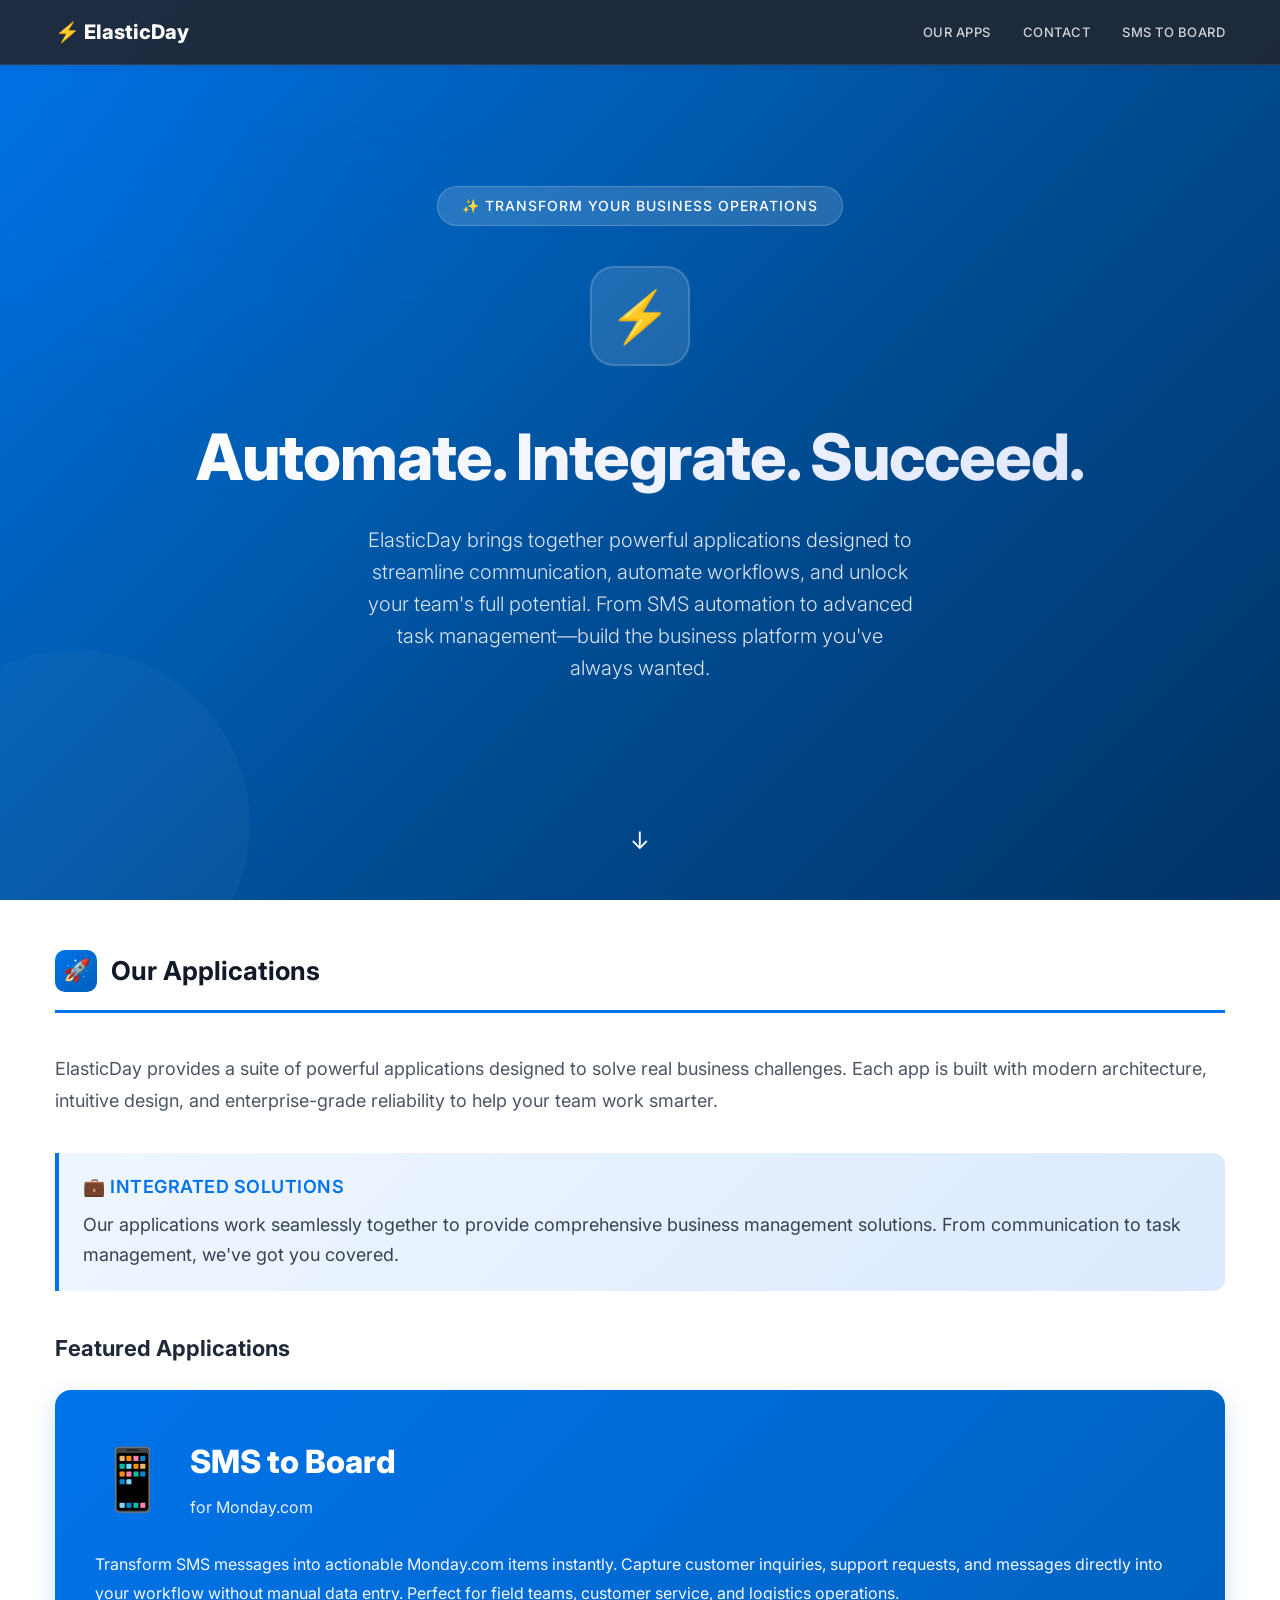
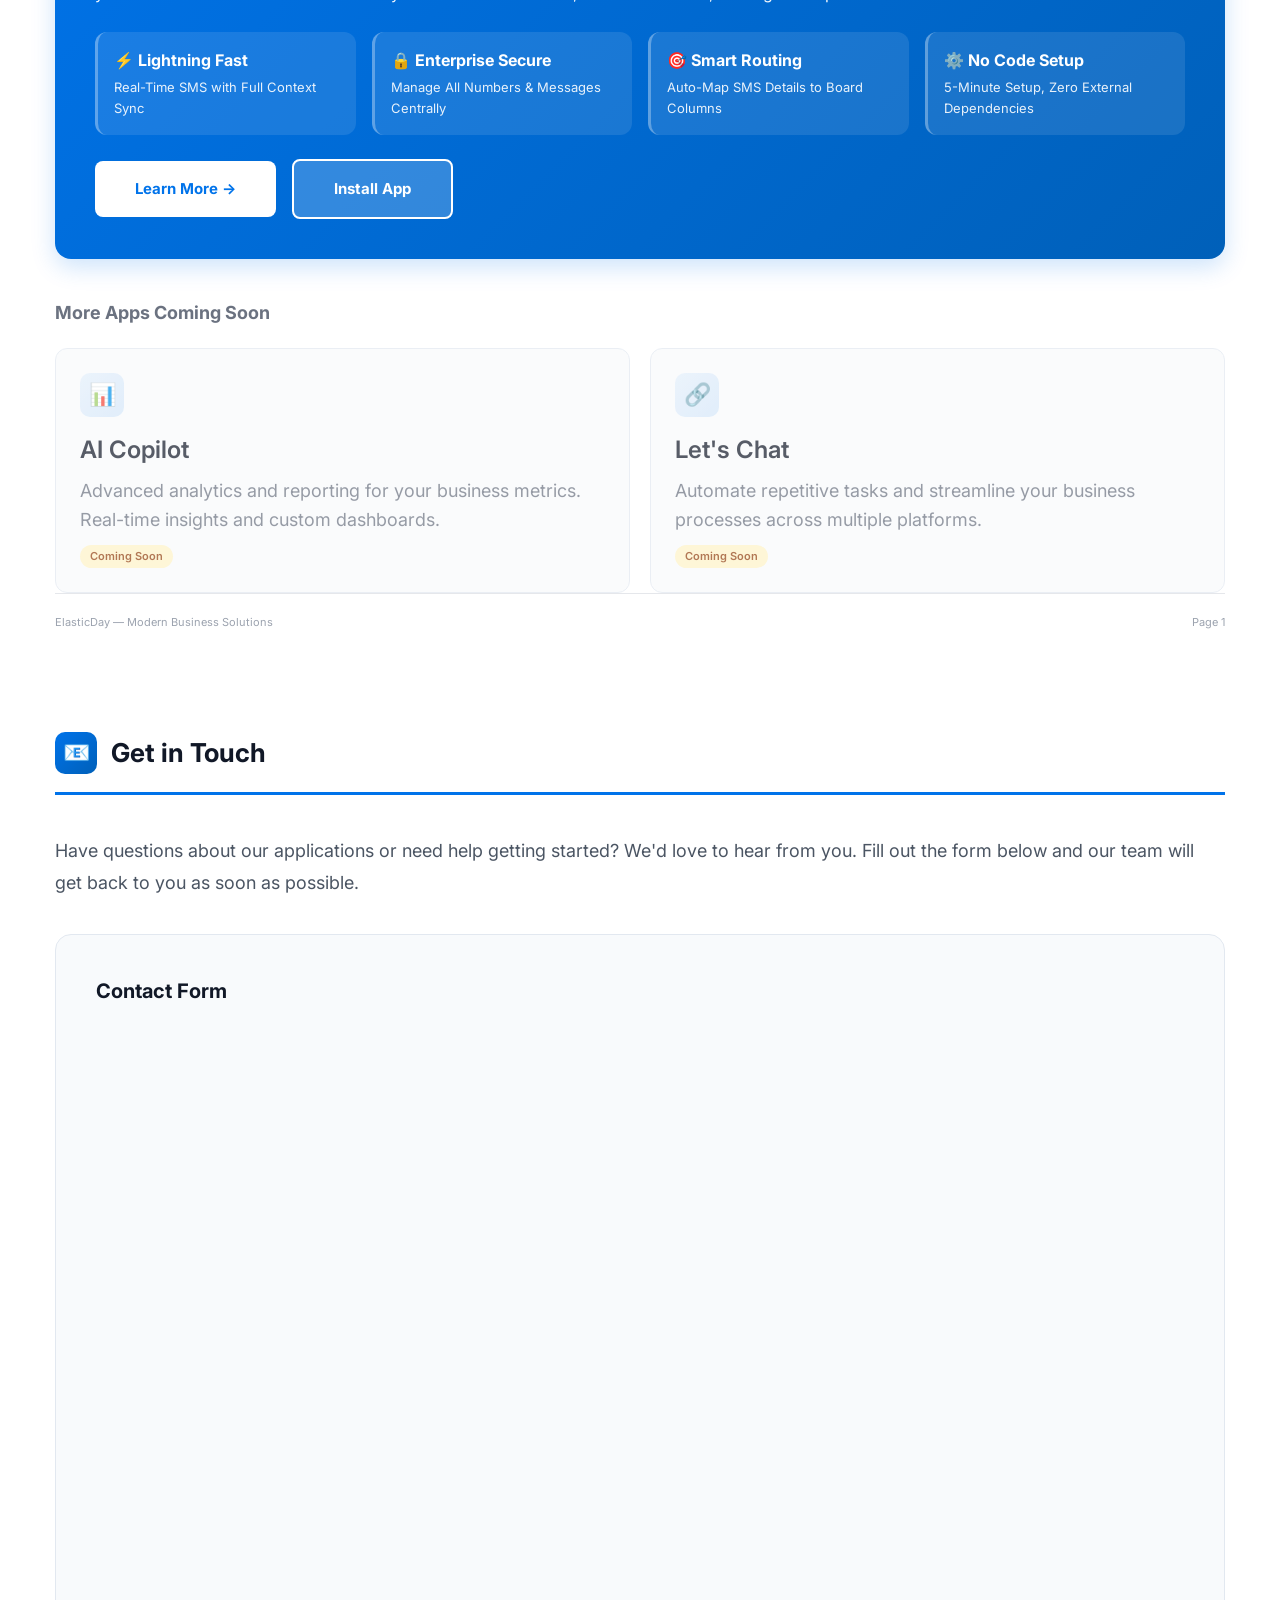
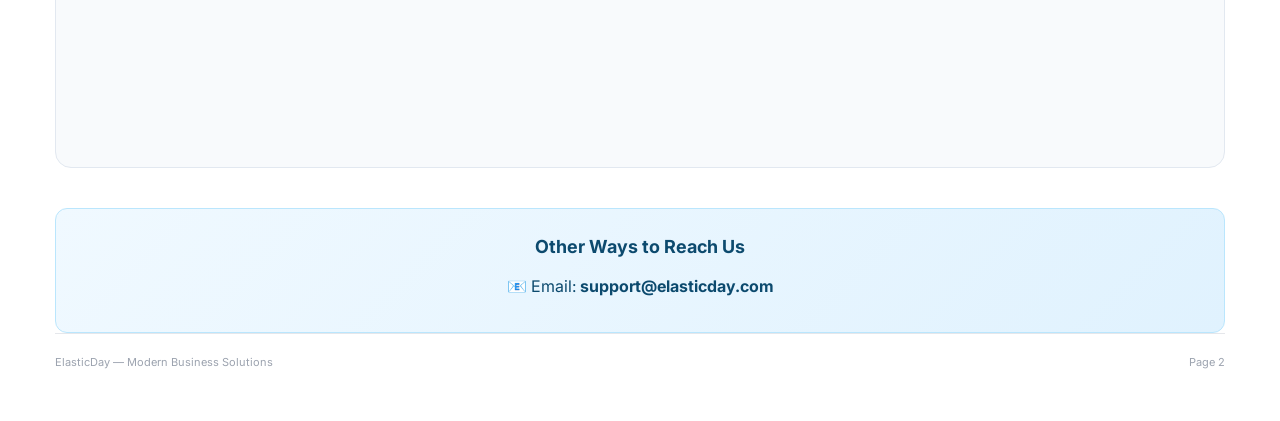
==== index.html @ 0e6a9a9a "fayez [ADD] first push" ====
<!DOCTYPE html>
<html lang="en">
<head>
    <meta charset="UTF-8">
    <meta name="viewport" content="width=device-width, initial-scale=1.0">
    <title>ElasticDay – Modern Business Solutions</title>
    <link rel="stylesheet" href="css/styles.css">
</head>
<body>

    <!-- ============================== -->
    <!-- HEADER NAVIGATION               -->
    <!-- ============================== -->
    <header class="header">
        <a href="#" class="logo">⚡ ElasticDay</a>
        <nav class="nav-links">
            <a href="#apps">Our Apps</a>
            <a href="#contact">Contact</a>
            <a href="./sms-to-board/index.html">SMS to Board</a>
        </nav>
    </header>

    <!-- ============================== -->
    <!-- COVER PAGE                      -->
    <!-- ============================== -->
    <div class="cover-page" style="position: relative;">
        <div class="cover-badge">✨ Transform Your Business Operations</div>
        <div class="cover-icon">⚡</div>
        <h1 class="cover-title">Automate. Integrate. Succeed.</h1>
        <p class="cover-subtitle">ElasticDay brings together powerful applications designed to streamline communication, automate workflows, and unlock your team's full potential. From SMS automation to advanced task management—build the business platform you've always wanted.</p>
        
        <!-- Scroll Indicator -->
        <div class="scroll-indicator" onclick="document.querySelector('.page').scrollIntoView({behavior: 'smooth'});">
            ↓
        </div>
    </div>

    <!-- ============================== -->
    <!-- PAGE 1: OUR APPS                -->
    <!-- ============================== -->
    <div class="page">
        <div class="page-header">
            <div class="page-header-icon">🚀</div>
            <h2>Our Applications</h2>
        </div>

        <p class="intro-text">
            ElasticDay provides a suite of powerful applications designed to solve real business challenges. Each app is built with modern architecture, intuitive design, and enterprise-grade reliability to help your team work smarter.
        </p>

        <div class="highlight-box">
            <h4>💼 Integrated Solutions</h4>
            <p>Our applications work seamlessly together to provide comprehensive business management solutions. From communication to task management, we've got you covered.</p>
        </div>

        <h3 style="font-size: 22px; font-weight: 700; margin: 40px 0 24px;">Featured Applications</h3>

        <!-- SMS to Board App Card -->
            <div style="background: linear-gradient(135deg, #0073ea 0%, #0060b9 100%); border-radius: 16px; padding: 40px; margin-bottom: 30px; color: white; box-shadow: 0 8px 24px rgba(0, 115, 234, 0.2); transition: transform 0.3s, box-shadow 0.3s;">
                <div style="display: flex; align-items: center; gap: 20px; margin-bottom: 24px;">
                    <div style="font-size: 60px;">📱</div>
                    <div>
                        <h2 style="font-size: 32px; font-weight: 800; color: white; margin-bottom: 8px;">SMS to Board</h2>
                        <p style="font-size: 16px; color: rgba(255,255,255,0.9); margin: 0;">for Monday.com</p>
                    </div>
                </div>
                <p style="font-size: 16px; line-height: 1.8; color: rgba(255,255,255,0.95); margin-bottom: 24px;">
                    Transform SMS messages into actionable Monday.com items instantly. Capture customer inquiries, support requests, and messages directly into your workflow without manual data entry. Perfect for field teams, customer service, and logistics operations.
                </p>
                <div style="display: grid; grid-template-columns: 1fr 1fr 1fr 1fr; gap: 16px; margin-bottom: 24px;">
                    <div style="background: rgba(255,255,255,0.1); padding: 16px; border-radius: 12px; border-left: 3px solid rgba(255,255,255,0.3);">
                        <div style="font-weight: 700; margin-bottom: 4px;">⚡ Lightning Fast</div>
                        <div style="font-size: 13px; opacity: 0.9;">Real-Time SMS with Full Context Sync</div>
                    </div>
                    <div style="background: rgba(255,255,255,0.1); padding: 16px; border-radius: 12px; border-left: 3px solid rgba(255,255,255,0.3);">
                        <div style="font-weight: 700; margin-bottom: 4px;">🔒 Enterprise Secure</div>
                        <div style="font-size: 13px; opacity: 0.9;">Manage All Numbers & Messages Centrally</div>
                    </div>
                    <div style="background: rgba(255,255,255,0.1); padding: 16px; border-radius: 12px; border-left: 3px solid rgba(255,255,255,0.3);">
                        <div style="font-weight: 700; margin-bottom: 4px;">🎯 Smart Routing</div>
                        <div style="font-size: 13px; opacity: 0.9;">Auto-Map SMS Details to Board Columns</div>
                    </div>
                    <div style="background: rgba(255,255,255,0.1); padding: 16px; border-radius: 12px; border-left: 3px solid rgba(255,255,255,0.3);">
                        <div style="font-weight: 700; margin-bottom: 4px;">⚙️ No Code Setup</div>
                        <div style="font-size: 13px; opacity: 0.9;">5-Minute Setup, Zero External Dependencies</div>
                    </div>
                </div>
                <a href="./sms-to-board/index.html" style="display: inline-block; background: white; color: #0073ea; padding: 16px 40px; border-radius: 8px; font-weight: 700; font-size: 15px; text-decoration: none; transition: transform 0.2s, box-shadow 0.2s; cursor: pointer; margin-right: 12px;">Learn More →</a>
                <a href="https://auth.monday.com/oauth2/authorize?client_id=f4a7f98a116df2e235b9e208f9df3a07&response_type=install" target="_blank" style="display: inline-block; background: rgba(255,255,255,0.2); color: white; padding: 16px 40px; border-radius: 8px; font-weight: 700; font-size: 15px; text-decoration: none; transition: background 0.2s; cursor: pointer; border: 2px solid white;">Install App</a>
            </div>

        <!-- Coming Soon Apps -->
        <h3 style="font-size: 18px; font-weight: 700; margin: 40px 0 20px; color: #6b7280;">More Apps Coming Soon</h3>
        <div class="features-grid">
            <div class="feature-card" style="opacity: 0.7;">
                <div class="feature-card-icon">📊</div>
                <h3>AI Copilot</h3>
                <p>Advanced analytics and reporting for your business metrics. Real-time insights and custom dashboards.</p>
                <span class="badge" style="background: #fef3c7; color: #92400e;">Coming Soon</span>
            </div>
            <div class="feature-card" style="opacity: 0.7;">
                <div class="feature-card-icon">🔗</div>
                <h3>Let's Chat</h3>
                <p>Automate repetitive tasks and streamline your business processes across multiple platforms.</p>
                <span class="badge" style="background: #fef3c7; color: #92400e;">Coming Soon</span>
            </div>
        </div>

        <div class="page-footer">
            <span>ElasticDay — Modern Business Solutions</span>
            <span>Page 1</span>
        </div>
    </div>

    <!-- ============================== -->
    <!-- PAGE 2: CONTACT US               -->
    <!-- ============================== -->
    <div class="page">
        <div class="page-header">
            <div class="page-header-icon">📧</div>
            <h2>Get in Touch</h2>
        </div>

        <p class="intro-text">
            Have questions about our applications or need help getting started? We'd love to hear from you. Fill out the form below and our team will get back to you as soon as possible.
        </p>

        <div style="background: #f8fafc; border: 1px solid #e2e8f0; border-radius: 16px; padding: 40px; margin: 30px 0;">
            <h3 style="font-size: 20px; font-weight: 700; color: #111827; margin-bottom: 20px;">Contact Form</h3>
            
            <!-- Microsoft Form Embed -->
            <iframe src="https://wkf.ms/3OIvjBm" width="100%" height="700" frameborder="0" marginheight="0" marginwidth="0" style="border-radius: 8px; display: block;">Loading…</iframe>
        </div>

        <div style="text-align: center; margin-top: 40px; padding: 24px; background: linear-gradient(135deg, #f0f9ff, #e0f2fe); border-radius: 12px; border: 1px solid #bae6fd;">
            <h3 style="font-size: 18px; font-weight: 700; color: #0c4a6e; margin-bottom: 12px;">Other Ways to Reach Us</h3>
            <p style="color: #0c4a6e; margin: 8px 0;">
                📧 Email: <strong>support@elasticday.com</strong>
            </p>
        </div>

        <div class="page-footer">
            <span>ElasticDay — Modern Business Solutions</span>
            <span>Page 2</span>
        </div>
    </div>

</body>
</html>
---- css/styles.css ----
@import url('https://fonts.googleapis.com/css2?family=Inter:wght@300;400;500;600;700;800&display=swap');

* {
    margin: 0;
    padding: 0;
    box-sizing: border-box;
}

body {
    font-family: 'Inter', -apple-system, BlinkMacSystemFont, sans-serif;
    color: #1f2937;
    line-height: 1.6;
    background: white;
}

@page {
    size: A4;
    margin: 0;
}

/* ===== COVER PAGE ===== */
.cover-page {
    min-height: 100vh;
    background: linear-gradient(135deg, #0073ea 0%, #0060b9 30%, #004a8f 60%, #003366 100%);
    display: flex;
    flex-direction: column;
    justify-content: center;
    align-items: center;
    text-align: center;
    padding: 60px 40px;
    position: relative;
    overflow: hidden;
    page-break-after: always;
}

.cover-page::before {
    content: '';
    position: absolute;
    top: -150px;
    right: -150px;
    width: 500px;
    height: 500px;
    background: rgba(255, 255, 255, 0.04);
    border-radius: 50%;
}

.cover-page::after {
    content: '';
    position: absolute;
    bottom: -100px;
    left: -100px;
    width: 350px;
    height: 350px;
    background: rgba(255, 255, 255, 0.03);
    border-radius: 50%;
}

.cover-badge {
    display: inline-block;
    background: rgba(255, 255, 255, 0.15);
    color: white;
    padding: 8px 24px;
    border-radius: 30px;
    font-size: 14px;
    font-weight: 500;
    letter-spacing: 1px;
    text-transform: uppercase;
    margin-bottom: 40px;
    backdrop-filter: blur(10px);
    border: 1px solid rgba(255, 255, 255, 0.2);
}

.cover-icon {
    width: 100px;
    height: 100px;
    background: rgba(255, 255, 255, 0.12);
    border-radius: 24px;
    display: flex;
    align-items: center;
    justify-content: center;
    margin: 0 auto 40px;
    font-size: 50px;
    border: 2px solid rgba(255, 255, 255, 0.15);
}

.cover-title {
    font-size: 44px;
    font-weight: 800;
    color: white;
    margin-bottom: 16px;
    letter-spacing: -1px;
}

.cover-subtitle {
    font-size: 20px;
    color: rgba(255, 255, 255, 0.85);
    max-width: 550px;
    margin: 0 auto 50px;
    font-weight: 300;
}

.cover-app-name {
    font-size: 15px;
    color: rgba(255, 255, 255, 0.6);
    font-weight: 500;
    letter-spacing: 2px;
    text-transform: uppercase;
}

.cover-version {
    position: absolute;
    bottom: 40px;
    right: 40px;
    color: rgba(255, 255, 255, 0.4);
    font-size: 12px;
}

/* ===== CONTENT PAGES ===== */
.page {
    padding: 50px 55px;
    min-height: 100vh;
    page-break-after: always;
}

.page:last-child {
    page-break-after: avoid;
}

.page-header {
    display: flex;
    align-items: center;
    gap: 14px;
    margin-bottom: 40px;
    padding-bottom: 18px;
    border-bottom: 3px solid #0073ea;
}

.page-header-icon {
    width: 42px;
    height: 42px;
    background: linear-gradient(135deg, #0073ea, #0060b9);
    border-radius: 10px;
    display: flex;
    align-items: center;
    justify-content: center;
    font-size: 22px;
    color: white;
}

.page-header h2 {
    font-size: 26px;
    font-weight: 700;
    color: #111827;
}

/* ===== INTRO SECTION ===== */
.intro-text {
    font-size: 18px;
    color: #4b5563;
    margin-bottom: 35px;
    line-height: 1.8;
}

.highlight-box {
    background: linear-gradient(135deg, #eff6ff, #dbeafe);
    border-left: 4px solid #0073ea;
    padding: 20px 24px;
    border-radius: 0 12px 12px 0;
    margin: 24px 0;
}

.highlight-box h4 {
    color: #0073ea;
    font-size: 18px;
    font-weight: 600;
    margin-bottom: 8px;
    text-transform: uppercase;
    letter-spacing: 0.5px;
}

.highlight-box p {
    color: #374151;
    font-size: 18px;
    line-height: 1.7;
}

/* ===== FEATURE CARDS ===== */
.features-grid {
    display: grid;
    grid-template-columns: 1fr 1fr;
    gap: 20px;
    margin-top: 20px;
}

.feature-card {
    background: #f8fafc;
    border: 1px solid #e2e8f0;
    border-radius: 12px;
    padding: 24px;
    transition: all 0.2s;
}

.feature-card:hover {
    border-color: #0073ea;
    box-shadow: 0 4px 12px rgba(0, 115, 234, 0.1);
}

.feature-card-icon {
    width: 44px;
    height: 44px;
    background: linear-gradient(135deg, #0073ea15, #0073ea25);
    border-radius: 10px;
    display: flex;
    align-items: center;
    justify-content: center;
    font-size: 22px;
    margin-bottom: 14px;
}

.feature-card h3 {
    font-size: 24px;
    font-weight: 600;
    color: #111827;
    margin-bottom: 8px;
}

.feature-card p {
    font-size: 18px;
    color: #6b7280;
    line-height: 1.6;
}

.feature-card .badge {
    display: inline-block;
    background: #dcfce7;
    color: #166534;
    font-size: 11px;
    font-weight: 600;
    padding: 3px 10px;
    border-radius: 20px;
    margin-top: 10px;
}

.feature-card .badge-new {
    background: #0073ea;
    color: white;
}

/* ===== FEATURE DETAIL SECTIONS ===== */
.feature-section {
    margin-bottom: 35px;
}

.feature-section h3 {
    font-size: 18px;
    font-weight: 700;
    color: #111827;
    margin-bottom: 12px;
    display: flex;
    align-items: center;
    gap: 10px;
}

.feature-section h3 .emoji {
    font-size: 20px;
}

.feature-section p {
    font-size: 14px;
    color: #4b5563;
    line-height: 1.7;
    margin-bottom: 12px;
}

.feature-list {
    list-style: none;
    padding: 0;
}

.feature-list li {
    font-size: 13.5px;
    color: #374151;
    padding: 8px 0 8px 28px;
    position: relative;
    line-height: 1.5;
}

.feature-list li::before {
    content: '✓';
    position: absolute;
    left: 0;
    color: #0073ea;
    font-weight: 700;
    font-size: 14px;
}

/* ===== COMPARISON TABLE ===== */
.comparison-table {
    width: 100%;
    border-collapse: separate;
    border-spacing: 0;
    border-radius: 12px;
    overflow: hidden;
    border: 1px solid #e2e8f0;
    margin: 20px 0;
    font-size: 13px;
}

.comparison-table thead th {
    background: linear-gradient(135deg, #0073ea, #0060b9);
    color: white;
    font-weight: 600;
    padding: 14px 18px;
    text-align: left;
    font-size: 13px;
}

.comparison-table tbody td {
    padding: 12px 18px;
    border-bottom: 1px solid #f1f5f9;
    color: #374151;
}

.comparison-table tbody tr:last-child td {
    border-bottom: none;
}

.comparison-table tbody tr:nth-child(even) {
    background: #f8fafc;
}

.check-icon {
    color: #22c55e;
    font-weight: 700;
    font-size: 16px;
}

.cross-icon {
    color: #ef4444;
    font-weight: 700;
    font-size: 16px;
}

.dash-icon {
    color: #9ca3af;
}

/* ===== TESTIMONIAL SECTION ===== */
.testimonial-grid {
    display: grid;
    grid-template-columns: 1fr 1fr;
    gap: 20px;
    margin: 20px 0;
}

.testimonial-card {
    background: #f8fafc;
    border: 1px solid #e2e8f0;
    border-radius: 12px;
    padding: 24px;
}

.testimonial-card .stars {
    color: #f59e0b;
    margin-bottom: 12px;
    font-size: 14px;
}

.testimonial-card p {
    font-size: 13.5px;
    color: #4b5563;
    line-height: 1.7;
    margin-bottom: 14px;
    font-style: italic;
}

.testimonial-author {
    display: flex;
    align-items: center;
    gap: 12px;
}

.testimonial-avatar {
    width: 36px;
    height: 36px;
    background: linear-gradient(135deg, #0073ea, #0060b9);
    border-radius: 50%;
    display: flex;
    align-items: center;
    justify-content: center;
    color: white;
    font-weight: 700;
    font-size: 14px;
}

.testimonial-name {
    font-size: 13px;
    font-weight: 600;
    color: #111827;
}

.testimonial-title {
    font-size: 12px;
    color: #6b7280;
}

/* ===== BENEFITS GRID ===== */
.benefits-grid {
    display: grid;
    grid-template-columns: 1fr 1fr 1fr;
    gap: 16px;
    margin: 20px 0;
}

.benefit-item {
    text-align: center;
    padding: 24px 16px;
    background: #f8fafc;
    border-radius: 12px;
    border: 1px solid #e2e8f0;
}

.benefit-item .number {
    font-size: 28px;
    font-weight: 800;
    color: #0073ea;
    margin-bottom: 4px;
}

.benefit-item .label {
    font-size: 12px;
    color: #6b7280;
    font-weight: 500;
}

/* ===== CTA SECTION ===== */
.cta-section {
    background: linear-gradient(135deg, #0073ea, #0060b9);
    border-radius: 16px;
    padding: 40px;
    text-align: center;
    margin: 30px 0;
    color: white;
}

.cta-section h3 {
    font-size: 24px;
    font-weight: 700;
    margin-bottom: 12px;
}

.cta-section p {
    font-size: 14px;
    opacity: 0.9;
    margin-bottom: 24px;
    max-width: 450px;
    margin-left: auto;
    margin-right: auto;
}

.cta-button {
    display: inline-block;
    background: white;
    color: #0073ea;
    padding: 14px 36px;
    border-radius: 8px;
    font-weight: 700;
    font-size: 15px;
    text-decoration: none;
    transition: transform 0.2s, box-shadow 0.2s;
}

.cta-button:hover {
    transform: translateY(-2px);
    box-shadow: 0 8px 16px rgba(0, 115, 234, 0.3);
}

/* ===== FEATURE CARD FULL ===== */
.feature-card-full {
    background: #f8fafc;
    border: 1px solid #e2e8f0;
    border-radius: 12px;
    padding: 24px;
    margin-bottom: 20px;
}

.feature-card-full h3 {
    font-size: 16px;
    font-weight: 600;
    color: #111827;
    margin-bottom: 8px;
    display: flex;
    align-items: center;
    gap: 10px;
}

.feature-card-full p {
    font-size: 13px;
    color: #6b7280;
    line-height: 1.6;
}

/* ===== SUCCESS BOX ===== */
.success-box {
    background: linear-gradient(135deg, #dcfce7, #bbf7d0);
    border: 1px solid #22c55e;
    border-radius: 12px;
    padding: 20px 24px;
    margin: 24px 0;
    display: flex;
    gap: 14px;
    align-items: flex-start;
}

.success-box .icon {
    font-size: 24px;
    flex-shrink: 0;
}

.success-box h4 {
    font-size: 14px;
    font-weight: 600;
    color: #166534;
    margin-bottom: 4px;
}

.success-box p {
    font-size: 13px;
    color: #14532d;
    line-height: 1.6;
}

/* ===== FOOTER ===== */
.page-footer {
    margin-top: auto;
    padding-top: 20px;
    border-top: 1px solid #e5e7eb;
    display: flex;
    justify-content: space-between;
    align-items: center;
    font-size: 11px;
    color: #9ca3af;
}

.divider {
    height: 1px;
    background: linear-gradient(to right, transparent, #e2e8f0, transparent);
    margin: 30px 0;
}

.stats-row {
    display: grid;
    grid-template-columns: 1fr 1fr 1fr 1fr;
    gap: 16px;
    margin: 24px 0;
}

.stat-item {
    background: #f8fafc;
    border: 1px solid #e2e8f0;
    border-radius: 12px;
    padding: 16px;
    text-align: center;
}

.stat-number {
    font-size: 24px;
    font-weight: 800;
    color: #0073ea;
    margin-bottom: 4px;
}

.stat-label {
    font-size: 12px;
    color: #6b7280;
    font-weight: 500;
}

/* ===== BREADCRUMB NAVIGATION ===== */
.breadcrumb {
    padding: 20px 55px;
    border-bottom: 1px solid #e5e7eb;
    background: #f9fafb;
}

.breadcrumb a {
    color: #0073ea;
    text-decoration: none;
    font-size: 13px;
}

.breadcrumb a:hover {
    text-decoration: underline;
}

/* ===== COVER PAGE ENHANCEMENTS ===== */
@keyframes bounce {
    0%, 100% { transform: translateY(0); }
    50% { transform: translateY(-10px); }
}

@keyframes fadeInDown {
    from {
        opacity: 0;
        transform: translateY(-20px);
    }
    to {
        opacity: 1;
        transform: translateY(0);
    }
}

.cover-page {
    animation: fadeInDown 0.8s ease-out;
    padding-top: 80px;
}

.cover-page::before {
    content: '';
    position: absolute;
    top: 0;
    left: 0;
    right: 0;
    bottom: 0;
    background: radial-gradient(ellipse at 20% 50%, rgba(0, 115, 234, 0.15) 0%, transparent 50%),
                radial-gradient(ellipse at 80% 80%, rgba(0, 96, 185, 0.15) 0%, transparent 50%);
    pointer-events: none;
    z-index: 0;
}

.cover-page > * {
    position: relative;
    z-index: 1;
}

.cover-title {
    background: linear-gradient(135deg, #ffffff 0%, #e0e7ff 100%);
    -webkit-background-clip: text;
    -webkit-text-fill-color: transparent;
    background-clip: text;
    font-size: 64px;
}

.scroll-indicator {
    position: absolute !important;
    bottom: 40px;
    left: 50%;
    transform: translateX(-50%);
    animation: bounce 2s infinite;
    font-size: 24px;
    cursor: pointer;
    transition: opacity 0.3s;
    color: white;
    z-index: 10 !important;
}

.scroll-indicator:hover {
    opacity: 0.7;
}

.trust-badges {
    display: flex;
    justify-content: center;
    gap: 32px;
    margin: 30px 0 0 0;
    flex-wrap: wrap;
}

.trust-badge {
    text-align: center;
    display: flex;
    flex-direction: column;
    align-items: center;
    gap: 8px;
}

.trust-badge-number {
    font-size: 24px;
    font-weight: 800;
    color: white;
}

.trust-badge-label {
    font-size: 12px;
    color: rgba(255, 255, 255, 0.8);
    font-weight: 500;
}

.hero-cta {
    display: inline-block;
    background: white;
    color: #0073ea;
    padding: 16px 48px;
    border-radius: 10px;
    font-weight: 700;
    font-size: 16px;
    text-decoration: none;
    margin-top: 32px;
    transition: all 0.3s;
    box-shadow: 0 8px 24px rgba(255, 255, 255, 0.2);
}

.hero-cta:hover {
    transform: translateY(-2px);
    box-shadow: 0 12px 32px rgba(255, 255, 255, 0.3);
}

.secondary-cta {
    display: inline-block;
    border: 2px solid white;
    color: white;
    padding: 14px 44px;
    border-radius: 10px;
    font-weight: 700;
    font-size: 15px;
    text-decoration: none;
    margin-left: 16px;
    transition: all 0.3s;
}

.secondary-cta:hover {
    background: rgba(255, 255, 255, 0.1);
    transform: translateY(-2px);
}

/* ===== HEADER NAVIGATION ===== */
.header {
    position: fixed;
    top: 0;
    left: 0;
    right: 0;
    background: rgba(31, 41, 55, 0.95);
    backdrop-filter: blur(10px);
    border-bottom: 1px solid rgba(226, 232, 240, 0.1);
    display: flex;
    justify-content: space-between;
    align-items: center;
    padding: 16px 55px;
    z-index: 100;
    box-shadow: 0 2px 8px rgba(0, 0, 0, 0.1);
}

.logo {
    font-size: 20px;
    font-weight: 800;
    color: white;
    text-decoration: none;
    display: flex;
    align-items: center;
    gap: 8px;
    transition: opacity 0.3s;
}

.logo:hover {
    opacity: 0.8;
}

.nav-links {
    display: flex;
    gap: 32px;
    align-items: center;
}

.nav-links a {
    color: rgba(255, 255, 255, 0.8);
    text-decoration: none;
    font-size: 13px;
    font-weight: 500;
    transition: color 0.3s;
    text-transform: uppercase;
    letter-spacing: 0.5px;
}

.nav-links a:hover {
    color: #0073ea;
}

.cta-nav {
    background: linear-gradient(135deg, #0073ea, #0060b9);
    color: white !important;
    padding: 8px 20px;
    border-radius: 6px;
    font-size: 13px;
    font-weight: 600;
}

.cta-nav:hover {
    color: white !important;
    opacity: 0.9;
}
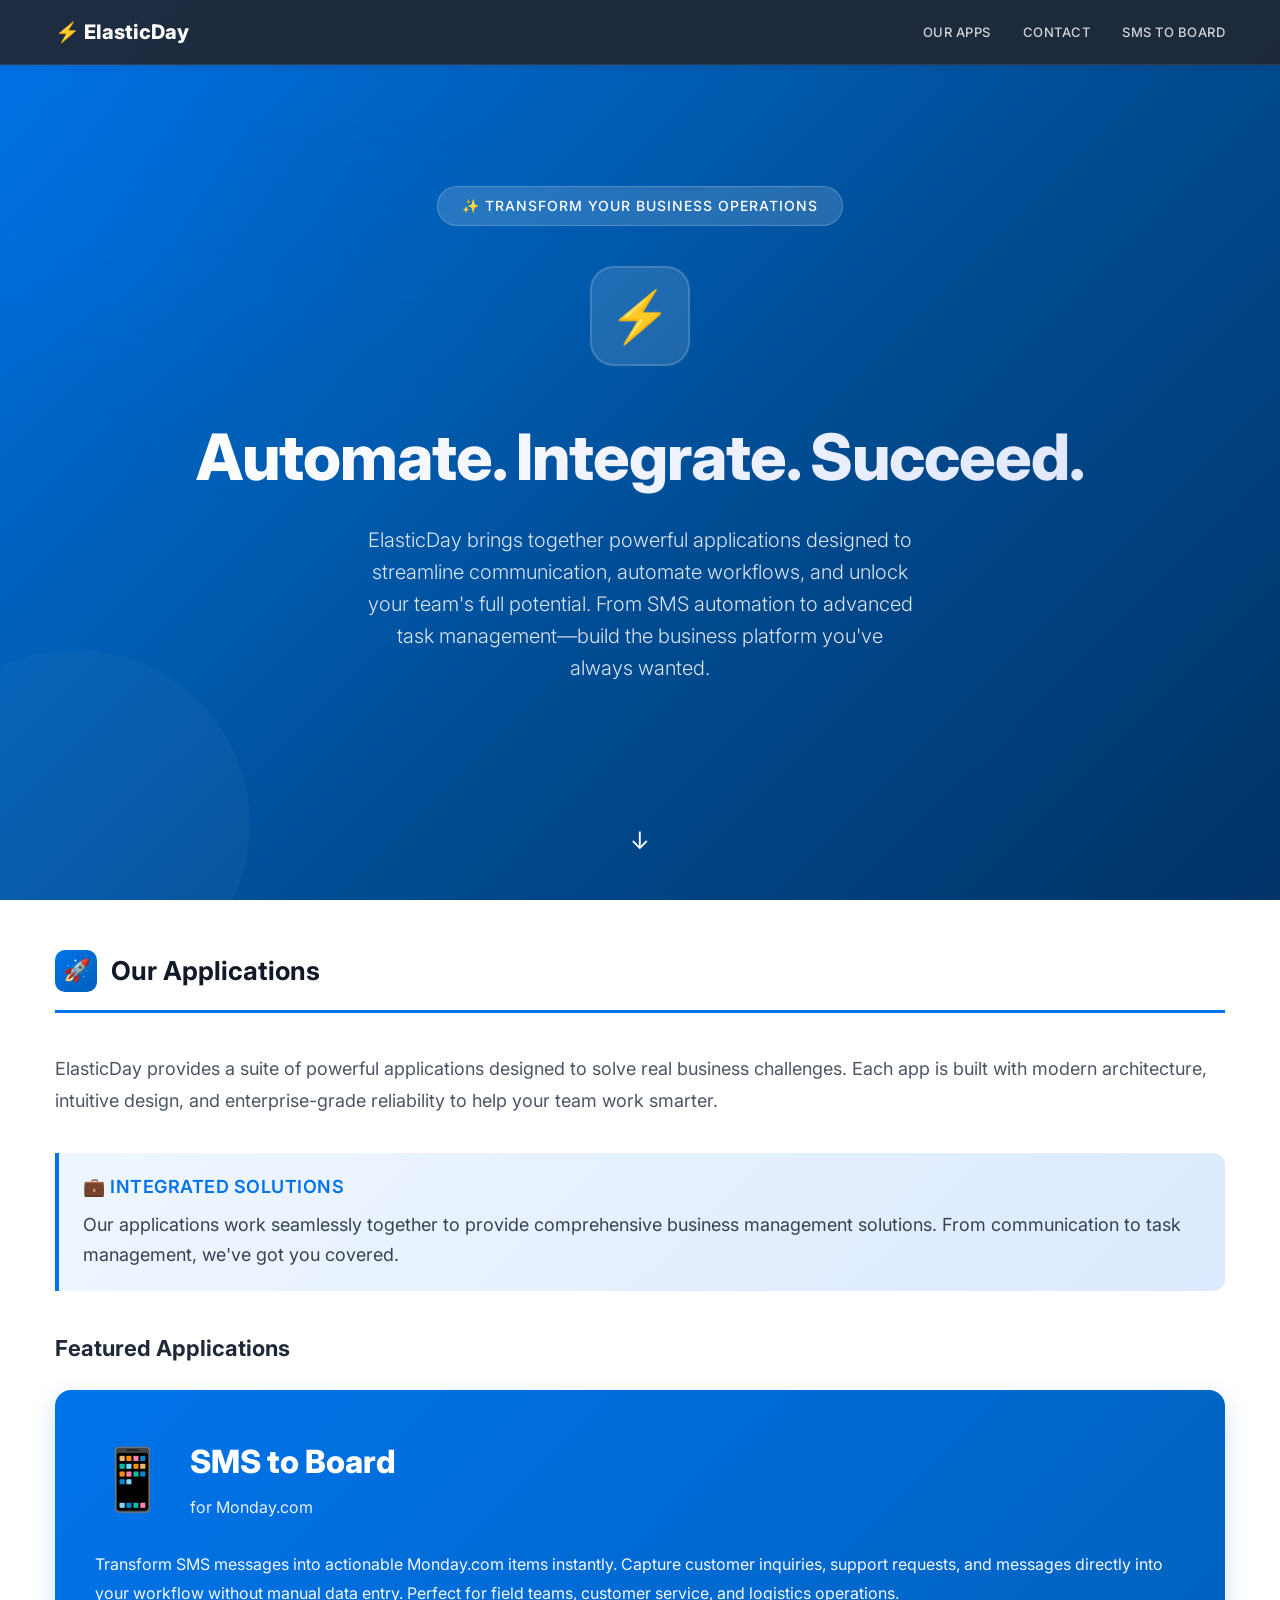
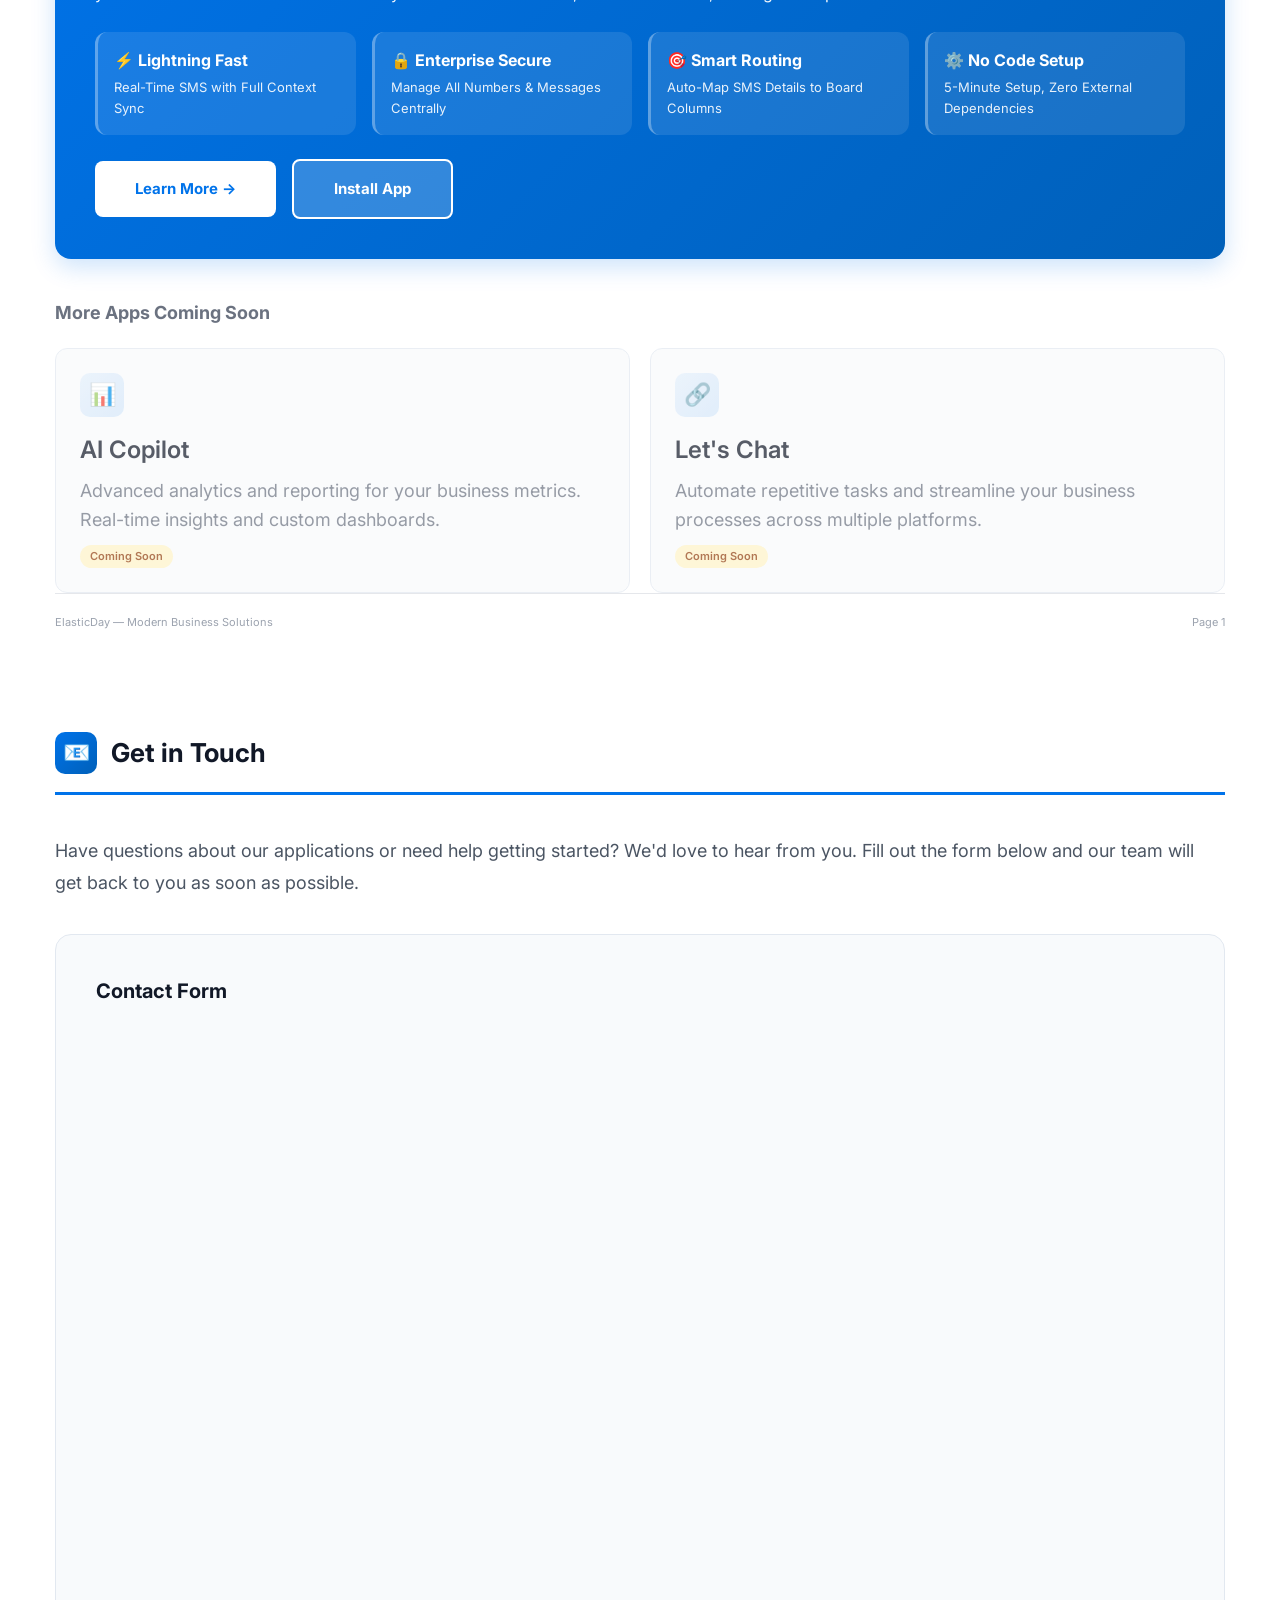
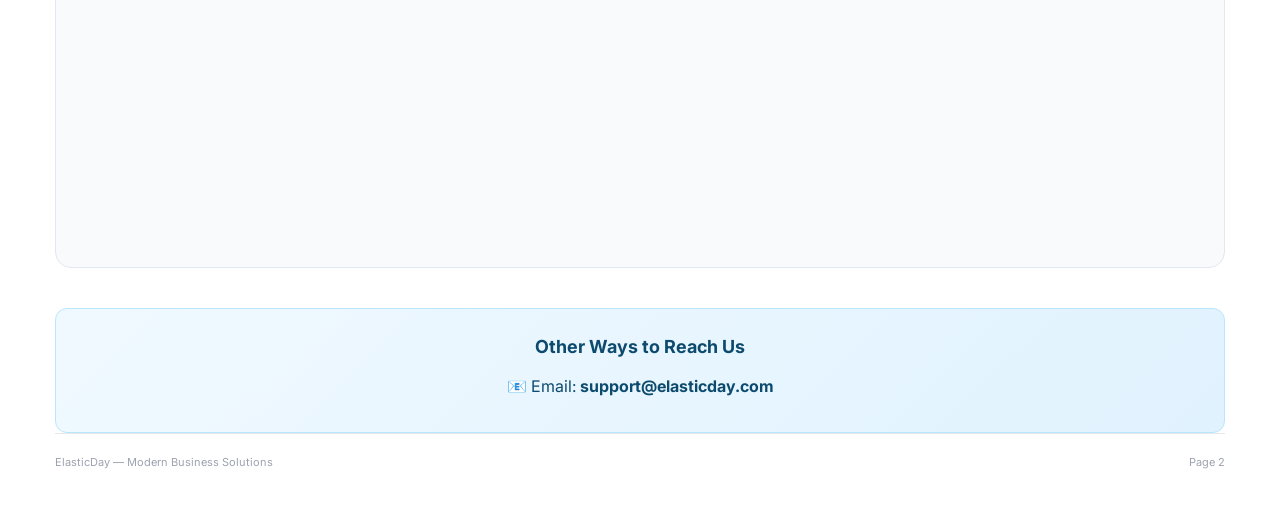
==== commit 2d441090: "fayez [ADD] add contact us form" ====
--- a/index.html
+++ b/index.html
@@ -129,7 +129,7 @@
             <h3 style="font-size: 20px; font-weight: 700; color: #111827; margin-bottom: 20px;">Contact Form</h3>
             
             <!-- Microsoft Form Embed -->
-            <iframe src="https://wkf.ms/3OIvjBm" width="100%" height="700" frameborder="0" marginheight="0" marginwidth="0" style="border-radius: 8px; display: block;">Loading…</iframe>
+            <iframe src="https://forms.monday.com/forms/embed/9008355c462ac2f3af73c4939b20ecb7?r=use1" width="100%" height="800" frameborder="0" marginheight="0" marginwidth="0" style="border-radius: 8px; display: block;">Loading…</iframe>
         </div>
 
         <div style="text-align: center; margin-top: 40px; padding: 24px; background: linear-gradient(135deg, #f0f9ff, #e0f2fe); border-radius: 12px; border: 1px solid #bae6fd;">
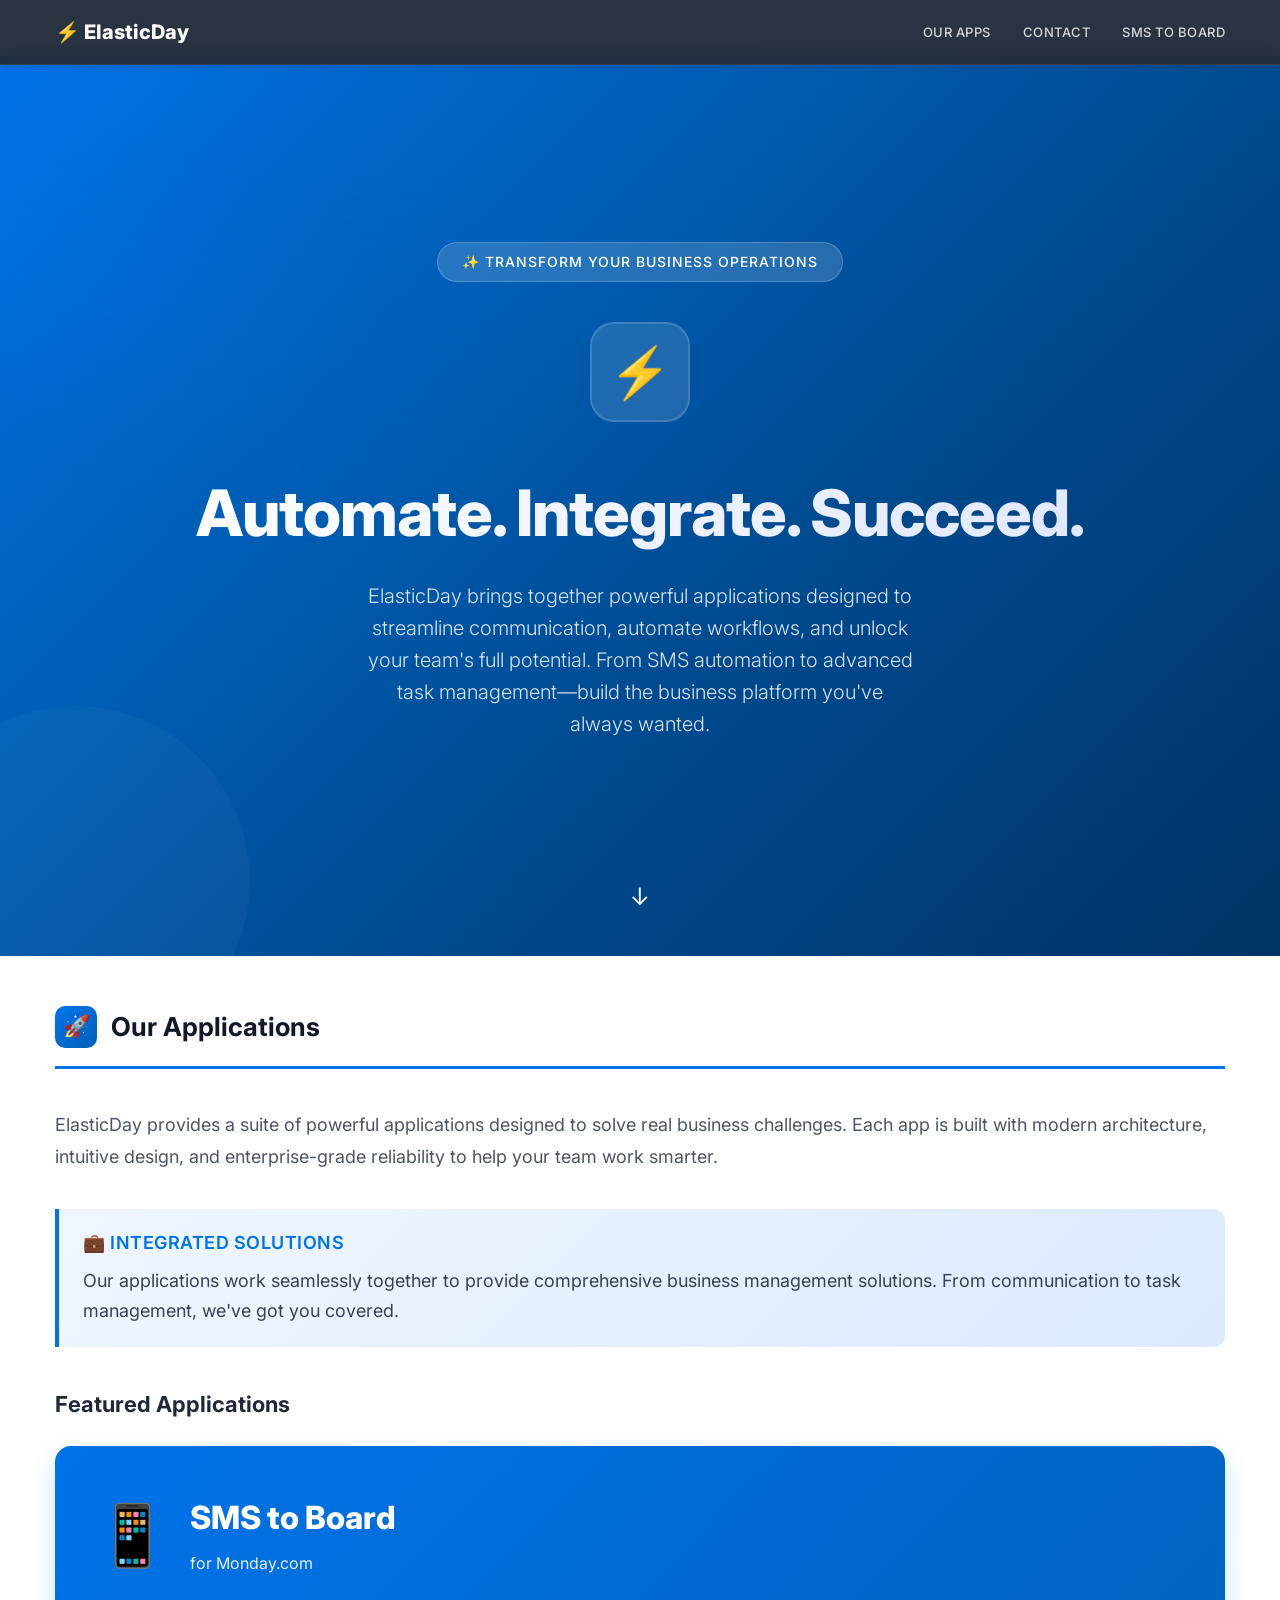
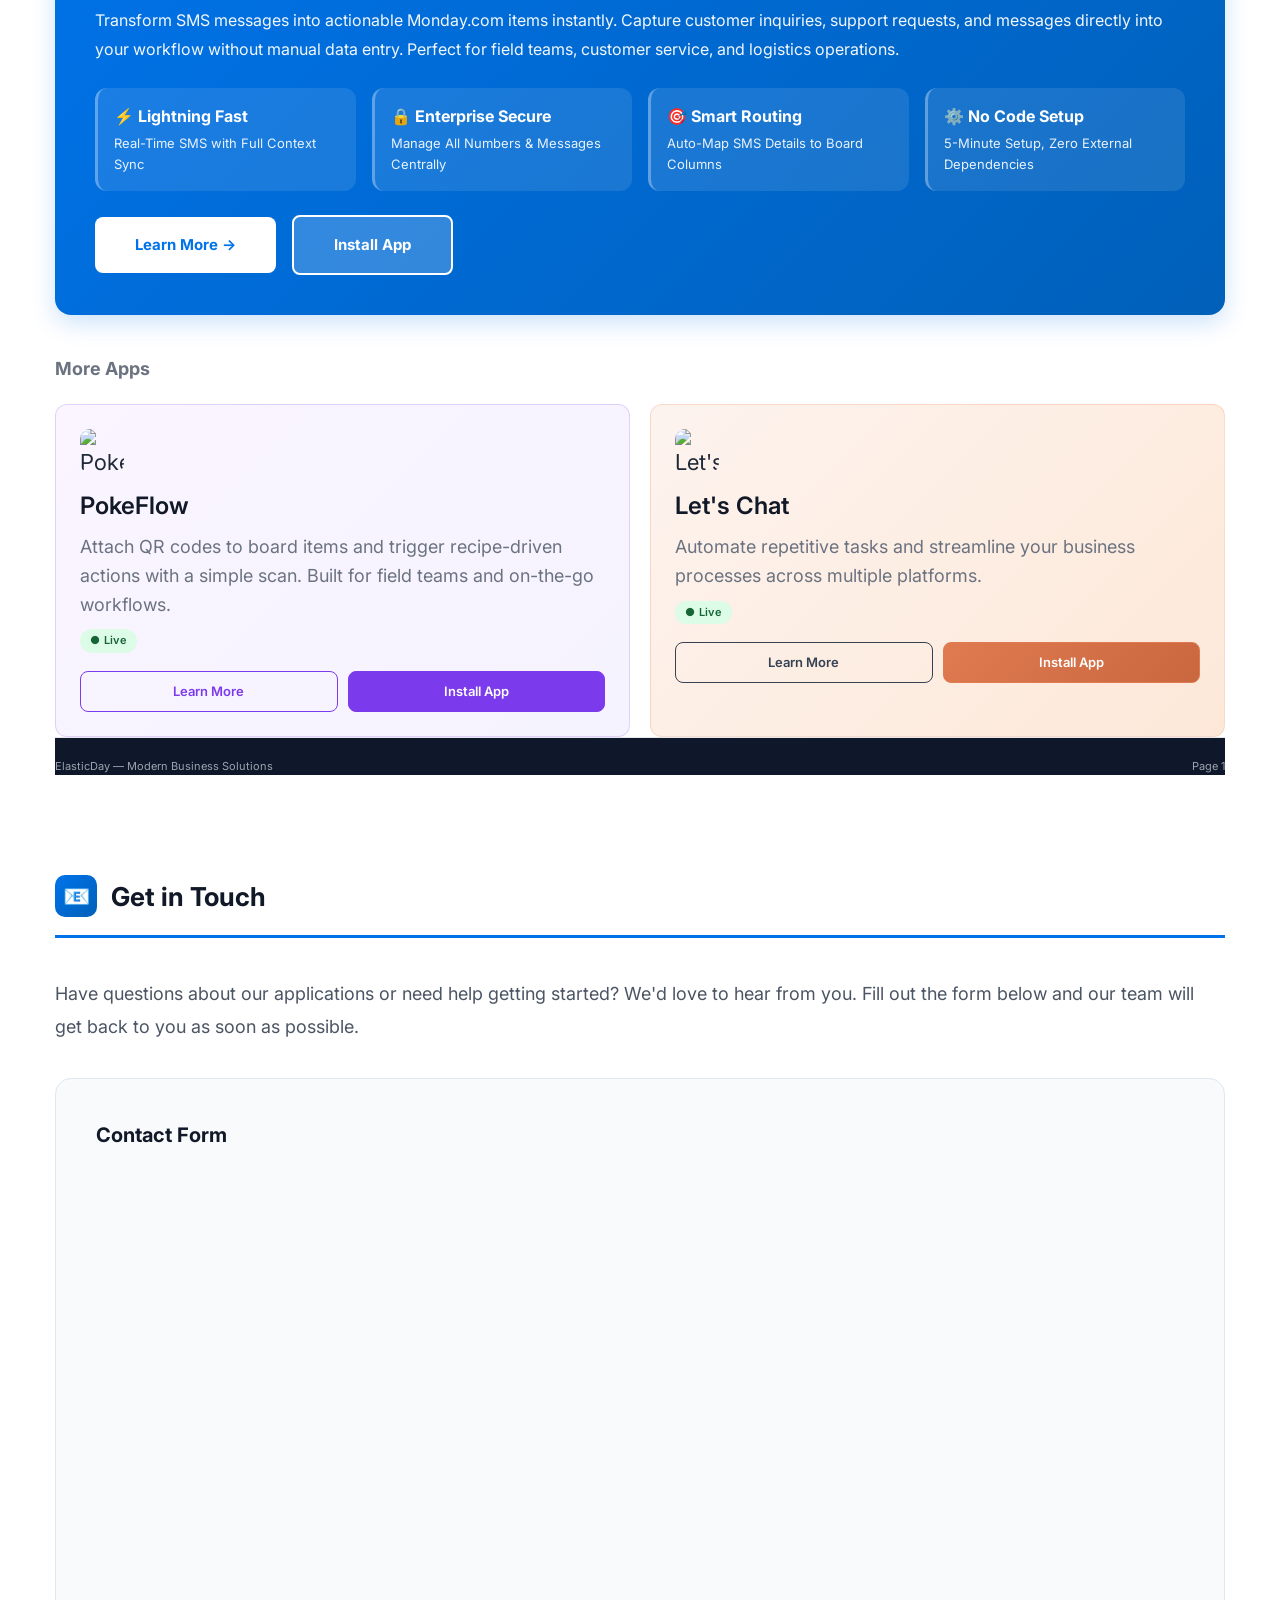
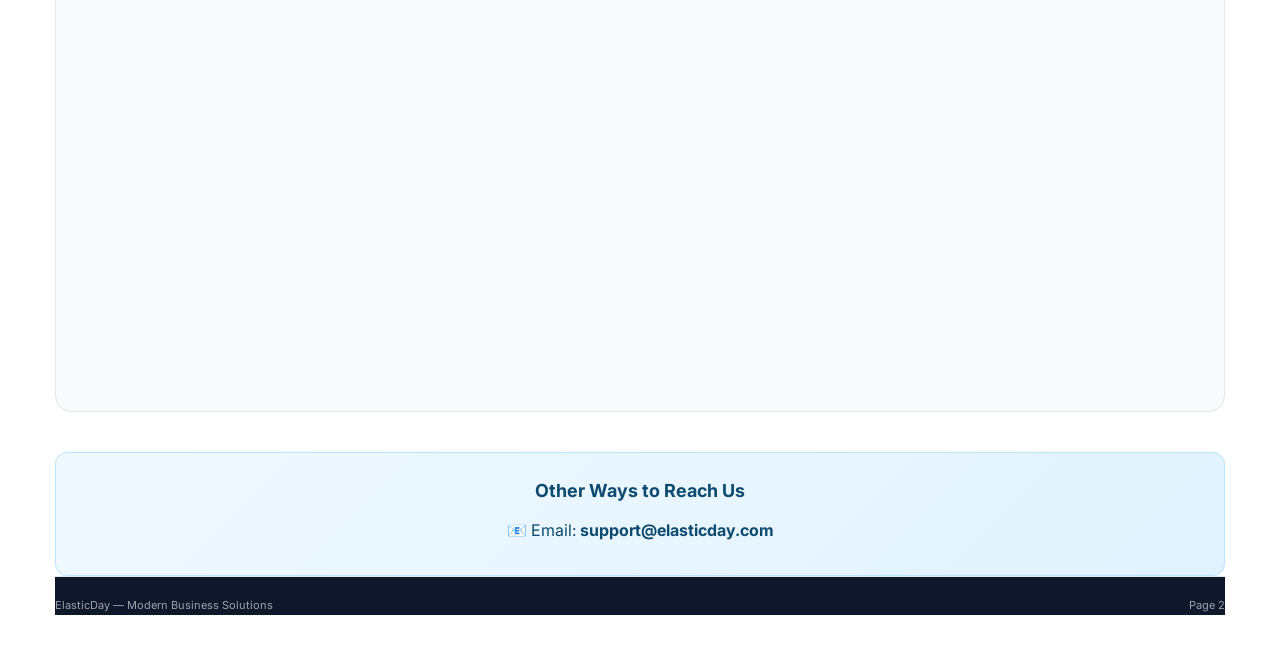
==== commit a15bf206: "fayez [ADD] add apps pages" ====
--- a/index.html
+++ b/index.html
@@ -89,20 +89,40 @@
                 <a href="https://auth.monday.com/oauth2/authorize?client_id=f4a7f98a116df2e235b9e208f9df3a07&response_type=install" target="_blank" style="display: inline-block; background: rgba(255,255,255,0.2); color: white; padding: 16px 40px; border-radius: 8px; font-weight: 700; font-size: 15px; text-decoration: none; transition: background 0.2s; cursor: pointer; border: 2px solid white;">Install App</a>
             </div>
 
-        <!-- Coming Soon Apps -->
-        <h3 style="font-size: 18px; font-weight: 700; margin: 40px 0 20px; color: #6b7280;">More Apps Coming Soon</h3>
+        <!-- More Apps -->
+        <h3 style="font-size: 18px; font-weight: 700; margin: 40px 0 20px; color: #6b7280;">More Apps</h3>
         <div class="features-grid">
+            <div class="feature-card feature-card--live">
+                <div class="feature-card-icon" style="background:none;padding:0;">
+                    <img src="https://files.monday.com/use1/photos/14335253/original/app_version_14335253_photo_2026_04_30_17_37_49.png?1779256145127" alt="PokeFlow" style="width:44px;height:44px;border-radius:10px;">
+                </div>
+                <h3>PokeFlow</h3>
+                <p>Attach QR codes to board items and trigger recipe-driven actions with a simple scan. Built for field teams and on-the-go workflows.</p>
+                <span class="badge badge--live">● Live</span>
+                <div class="feature-card-actions">
+                    <a href="https://pokeflow.app" target="_blank" class="btn-outline-purple">Learn More</a>
+                    <a href="https://auth.monday.com/oauth2/authorize?client_id=40aff98d3176ddc98cf54e125e99fad0&response_type=install" target="_blank" class="btn-purple">Install App</a>
+                </div>
+            </div>
+            <!-- AI Copilot card hidden
             <div class="feature-card" style="opacity: 0.7;">
                 <div class="feature-card-icon">📊</div>
                 <h3>AI Copilot</h3>
                 <p>Advanced analytics and reporting for your business metrics. Real-time insights and custom dashboards.</p>
                 <span class="badge" style="background: #fef3c7; color: #92400e;">Coming Soon</span>
             </div>
-            <div class="feature-card" style="opacity: 0.7;">
-                <div class="feature-card-icon">🔗</div>
+            -->
+            <div class="feature-card feature-card--live feature-card--letschat">
+                <div class="feature-card-icon" style="background:none;padding:0;">
+                    <img src="https://files.monday.com/use1/photos/13042352/thumb/app_version_13042352_photo_2026_02_24_19_18_02.png?1771960683" alt="Let's Chat" style="width:44px;height:44px;border-radius:10px;">
+                </div>
                 <h3>Let's Chat</h3>
                 <p>Automate repetitive tasks and streamline your business processes across multiple platforms.</p>
-                <span class="badge" style="background: #fef3c7; color: #92400e;">Coming Soon</span>
+                <span class="badge badge--live">● Live</span>
+                <div class="feature-card-actions">
+                    <a href="./lets-chat/index.html" class="btn-outline-letschat">Learn More</a>
+                    <a href="https://auth.monday.com/oauth2/authorize?client_id=9c9993ce62e7588ffac8f17cc9b5d67d&response_type=install" target="_blank" class="btn-letschat">Install App</a>
+                </div>
             </div>
         </div>
 
--- a/css/styles.css
+++ b/css/styles.css
@@ -246,6 +246,181 @@
     color: white;
 }
 
+.feature-card--live {
+    border-color: #7c3aed30;
+    background: linear-gradient(135deg, #faf5ff 0%, #f5f3ff 100%);
+}
+
+.feature-card--live:hover {
+    border-color: #7c3aed;
+    box-shadow: 0 4px 16px rgba(124, 58, 237, 0.15);
+    transform: translateY(-2px);
+}
+
+.feature-card-icon--purple {
+    background: linear-gradient(135deg, #7c3aed20, #7c3aed35) !important;
+}
+
+.badge--live {
+    display: inline-flex;
+    align-items: center;
+    gap: 4px;
+    background: #d1fae5;
+    color: #065f46;
+    font-size: 11px;
+    font-weight: 700;
+    padding: 4px 10px;
+    border-radius: 20px;
+    margin-top: 10px;
+    letter-spacing: 0.3px;
+}
+
+.feature-card-actions {
+    display: flex;
+    gap: 10px;
+    margin-top: 18px;
+}
+
+.btn-outline-purple {
+    flex: 1;
+    text-align: center;
+    padding: 9px 12px;
+    border-radius: 8px;
+    font-weight: 600;
+    font-size: 13px;
+    text-decoration: none;
+    border: 1.5px solid #7c3aed;
+    color: #7c3aed;
+    background: transparent;
+    transition: background 0.2s, color 0.2s;
+}
+
+.btn-outline-purple:hover {
+    background: #7c3aed;
+    color: white;
+}
+
+.btn-purple {
+    flex: 1;
+    text-align: center;
+    padding: 9px 12px;
+    border-radius: 8px;
+    font-weight: 600;
+    font-size: 13px;
+    text-decoration: none;
+    background: #7c3aed;
+    color: white;
+    border: 1.5px solid #7c3aed;
+    transition: background 0.2s, box-shadow 0.2s;
+}
+
+.btn-purple:hover {
+    background: #6d28d9;
+    box-shadow: 0 4px 12px rgba(124, 58, 237, 0.35);
+}
+
+.feature-card--teal {
+    border-color: #0d9488 !important;
+    background: linear-gradient(135deg, #f0fdfa 0%, #ccfbf1 100%) !important;
+}
+
+.feature-card--teal:hover {
+    border-color: #0d9488 !important;
+    box-shadow: 0 4px 16px rgba(13, 148, 136, 0.15) !important;
+}
+
+.feature-card-icon--teal {
+    background: linear-gradient(135deg, #0d948820, #0d948835) !important;
+}
+
+.btn-teal {
+    flex: 1;
+    text-align: center;
+    padding: 9px 12px;
+    border-radius: 8px;
+    font-weight: 600;
+    font-size: 13px;
+    text-decoration: none;
+    background: #0d9488;
+    color: white;
+    border: 1.5px solid #0d9488;
+    transition: background 0.2s, box-shadow 0.2s;
+}
+
+.btn-teal:hover {
+    background: #0f766e;
+    box-shadow: 0 4px 12px rgba(13, 148, 136, 0.35);
+}
+
+.btn-outline-teal {
+    flex: 1;
+    text-align: center;
+    padding: 9px 12px;
+    border-radius: 8px;
+    font-weight: 600;
+    font-size: 13px;
+    text-decoration: none;
+    border: 1.5px solid #0d9488;
+    color: #0d9488;
+    background: transparent;
+    transition: background 0.2s, color 0.2s;
+}
+
+.btn-outline-teal:hover {
+    background: #0d9488;
+    color: white;
+}
+
+/* ===== LET'S CHAT CARD (navy + orange) ===== */
+.feature-card--letschat {
+    border-color: #e07a5030;
+    background: linear-gradient(135deg, #fdf3ee 0%, #fde8d8 100%);
+}
+
+.feature-card--letschat:hover {
+    border-color: #e07a50;
+    box-shadow: 0 4px 16px rgba(224, 122, 80, 0.18);
+    transform: translateY(-2px);
+}
+
+.btn-outline-letschat {
+    flex: 1;
+    text-align: center;
+    padding: 9px 12px;
+    border-radius: 8px;
+    font-weight: 600;
+    font-size: 13px;
+    text-decoration: none;
+    border: 1.5px solid #364152;
+    color: #364152;
+    background: transparent;
+    transition: background 0.2s, color 0.2s;
+}
+
+.btn-outline-letschat:hover {
+    background: #364152;
+    color: white;
+}
+
+.btn-letschat {
+    flex: 1;
+    text-align: center;
+    padding: 9px 12px;
+    border-radius: 8px;
+    font-weight: 600;
+    font-size: 13px;
+    text-decoration: none;
+    background: linear-gradient(135deg, #e07a50, #c9673f);
+    color: white;
+    border: 1.5px solid #e07a50;
+    transition: opacity 0.2s, box-shadow 0.2s;
+}
+
+.btn-letschat:hover {
+    opacity: 0.9;
+    box-shadow: 0 4px 12px rgba(224, 122, 80, 0.4);
+}
+
 /* ===== FEATURE DETAIL SECTIONS ===== */
 .feature-section {
     margin-bottom: 35px;
@@ -398,6 +573,98 @@
     font-weight: 600;
     color: #111827;
 }
+
+/* ===== PRIVACY & TERMS PAGE STYLES ===== */
+.content-section {
+    max-width: 980px;
+    margin: 48px auto;
+    background: #ffffff;
+    padding: 36px 40px;
+    border-radius: 12px;
+    box-shadow: 0 8px 30px rgba(2, 6, 23, 0.06);
+    color: #374151;
+}
+
+.section__title {
+    font-size: 30px;
+    font-weight: 700;
+    color: #0f172a;
+    margin-bottom: 18px;
+}
+
+.privacy,
+.terms-of-use {
+    background: transparent;
+}
+
+.content-section p {
+    font-size: 16px;
+    line-height: 1.85;
+    color: #374151;
+    margin-bottom: 12px;
+}
+
+.content-section a {
+    color: #0073ea;
+    text-decoration: underline;
+}
+
+.content-section h1,
+.content-section h2,
+.content-section h3 {
+    color: #0f172a;
+    margin-top: 20px;
+    margin-bottom: 8px;
+}
+
+.content-section ul,
+.content-section ol {
+    margin-left: 1.2rem;
+    margin-bottom: 12px;
+}
+
+.content-section li {
+    margin-bottom: 8px;
+}
+
+.privacy .footer,
+.terms-of-use .footer,
+.page-footer {
+    background: #0f172a;
+    color: #fff;
+}
+
+/* subtle callout box used for legal highlights */
+.legal-callout {
+    background: linear-gradient(180deg, #fffbeb, #ffffff);
+    border-left: 4px solid #f59e0b;
+    padding: 16px 18px;
+    border-radius: 8px;
+    margin: 14px 0 20px 0;
+    color: #92400e;
+}
+
+/* small-print */
+.fine-print {
+    font-size: 13px;
+    color: #6b7280;
+}
+
+@media (max-width: 900px) {
+    .content-section {
+        padding: 28px 20px;
+        margin: 28px 16px;
+    }
+
+    .section__title {
+        font-size: 24px;
+    }
+
+    .cover-title {
+        font-size: 34px;
+    }
+}
+
 
 .testimonial-title {
     font-size: 12px;
@@ -595,8 +862,15 @@
 
 /* ===== COVER PAGE ENHANCEMENTS ===== */
 @keyframes bounce {
-    0%, 100% { transform: translateY(0); }
-    50% { transform: translateY(-10px); }
+
+    0%,
+    100% {
+        transform: translateY(0);
+    }
+
+    50% {
+        transform: translateY(-10px);
+    }
 }
 
 @keyframes fadeInDown {
@@ -604,6 +878,7 @@
         opacity: 0;
         transform: translateY(-20px);
     }
+
     to {
         opacity: 1;
         transform: translateY(0);
@@ -623,12 +898,12 @@
     right: 0;
     bottom: 0;
     background: radial-gradient(ellipse at 20% 50%, rgba(0, 115, 234, 0.15) 0%, transparent 50%),
-                radial-gradient(ellipse at 80% 80%, rgba(0, 96, 185, 0.15) 0%, transparent 50%);
+        radial-gradient(ellipse at 80% 80%, rgba(0, 96, 185, 0.15) 0%, transparent 50%);
     pointer-events: none;
     z-index: 0;
 }
 
-.cover-page > * {
+.cover-page>* {
     position: relative;
     z-index: 1;
 }
@@ -775,6 +1050,20 @@
     color: #0073ea;
 }
 
+.nav-links a.active {
+    color: #0073ea;
+    border-bottom: 2px solid #0073ea;
+    padding-bottom: 2px;
+}
+
+.page[id] {
+    scroll-margin-top: 70px;
+}
+
+.cover-page {
+    margin-top: 56px;
+}
+
 .cta-nav {
     background: linear-gradient(135deg, #0073ea, #0060b9);
     color: white !important;
@@ -788,3 +1077,50 @@
     color: white !important;
     opacity: 0.9;
 }
+
+/* ===== DEMO VIDEO SECTION ===== */
+.demo-video-container {
+    background: linear-gradient(135deg, #0f172a, #1e293b);
+    border-radius: 16px;
+    padding: 32px;
+    position: relative;
+    overflow: hidden;
+    box-shadow: 0 8px 32px rgba(0, 0, 0, 0.15), 0 0 0 1px rgba(255, 255, 255, 0.05);
+}
+
+.demo-video-container::before {
+    content: '';
+    position: absolute;
+    top: 0;
+    left: 0;
+    right: 0;
+    height: 3px;
+    background: linear-gradient(90deg, #0073ea, #22c55e, #0073ea);
+}
+
+.demo-video-badge {
+    display: inline-block;
+    background: rgba(0, 115, 234, 0.15);
+    color: #60a5fa;
+    padding: 6px 16px;
+    border-radius: 20px;
+    font-size: 13px;
+    font-weight: 600;
+    margin-bottom: 20px;
+    border: 1px solid rgba(0, 115, 234, 0.25);
+}
+
+.demo-video-player {
+    width: 100%;
+    border-radius: 10px;
+    display: block;
+    background: #000;
+    box-shadow: 0 4px 20px rgba(0, 0, 0, 0.3);
+}
+
+@media (max-width: 900px) {
+    .demo-video-container {
+        padding: 20px;
+        border-radius: 12px;
+    }
+}
